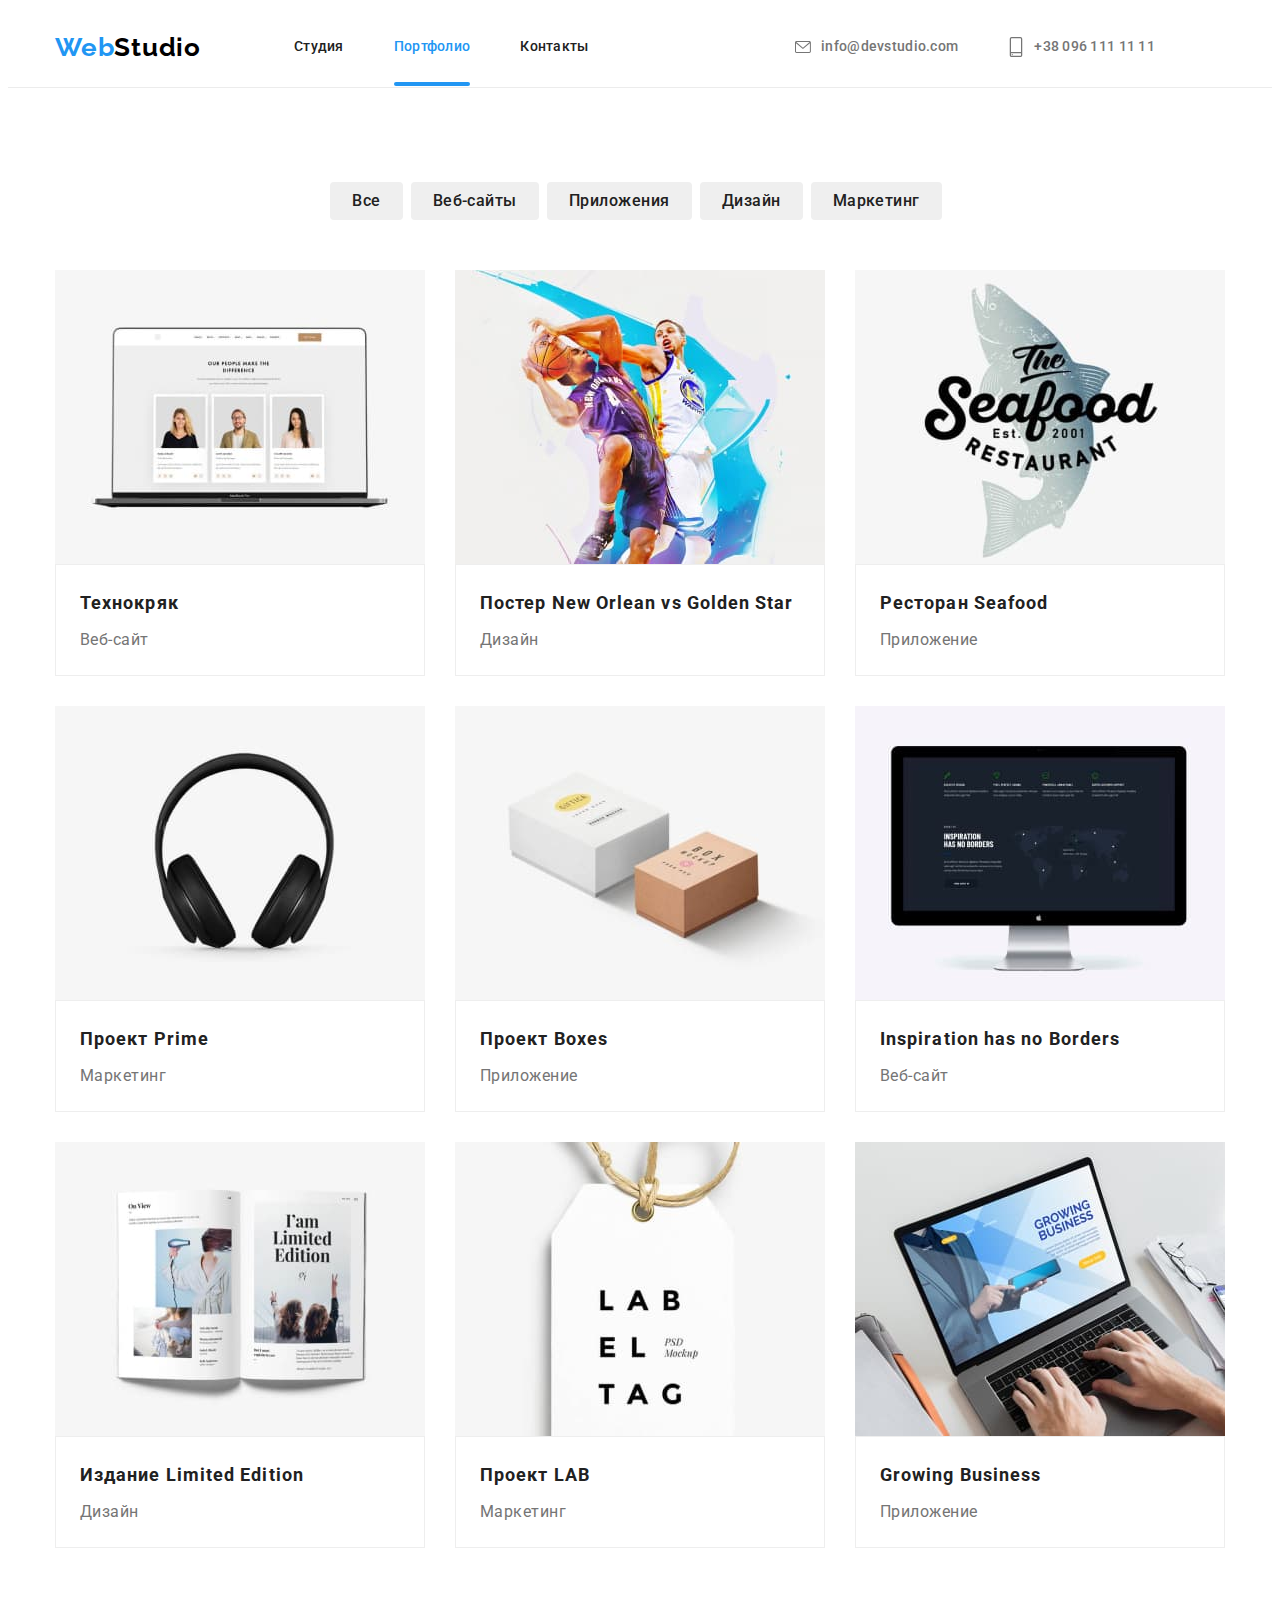
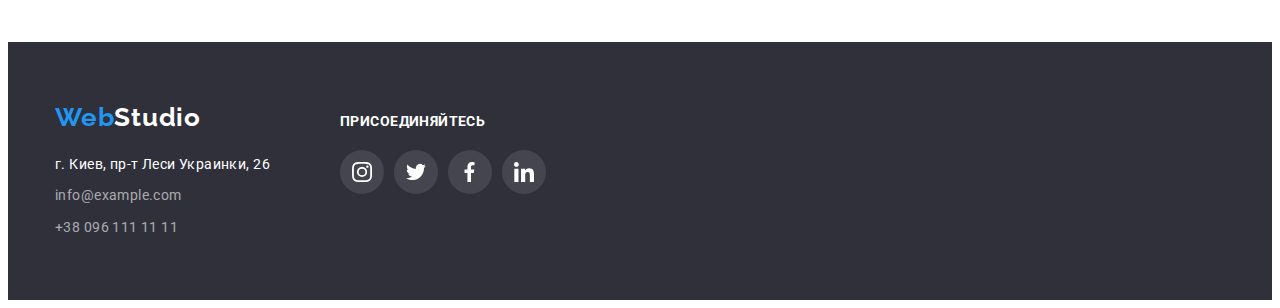
==== portfolio.html @ 91e0e121 "переносит данные в новый проект" ====
<!DOCTYPE html>
    <html lang="ru">
    <head>
        <meta charset="UTF-8">
        <meta http-equiv="X-UA-Compatible" content="IE=edge">
        <meta name="viewport" content="width=device-width, initial-scale=1.0">
        <title>WebStudio</title>
        <link rel="preconnect" href="https://fonts.gstatic.com">
        <link href="https://fonts.googleapis.com/css2?family=Raleway:wght@700&family=Roboto:wght@400;500;700;900&display=swap"
            rel="stylesheet">
        <link rel="stylesheet" href="./css/styles.css">

    </head>
    <body>
        <!-- Header-->
        <header class="header">
            <div class="container">
                <div class="container-nav">
                    <nav class="navigation">
                        <a class="logo-link link" href="./index.html"> <span class="logo">Web</span>Studio</a>
        
                        <ul class="menu list">
                            <li class="menu-item">
                                <a class="menu-link link " href="./index.html">Студия</a>
                            </li>
                            <li class="menu-item">
                                <a class="menu-link link current" href="./portfolio.html">Портфолио</a>
                            </li>
                            <li class="menu-item">
                                <a class="menu-link link" href="">Контакты</a>
                            </li>
                        </ul>
                    </nav>
        
        
                    <ul class="contacts list">
                        <li class="contacts-link-item list">
                            <a class="mail-link link" href="mailo:info@devstudio.com">
                                <svg class="contacts-icon" width="16px" height="20px">
                                    <use href="./images/sprite.svg#icon-envelope">
                                    </use>
                                </svg>
                                info@devstudio.com</a>
                        </li>
        
                        <li class="navigation-link-item list">
                            <a class="tel-link link" href="tel:+380961111111">
                                <svg class="contacts-icon" width="16px" height="20px">
                                    <use href="./images/sprite.svg#icon-smartphone">
                                    </use>
                                </svg>
                                +38 096 111 11 11</a>
                        </li>
                    </ul>
                </div>
            </div>
        
        </header>
        <!-- Hero portfolio -->
        <main class="portfolio">
            <section>
                <h2 hidden>Список проектов</h2>
                <div class="container">
                    <ul class="portfolio-button-list list">
                        <li class="portfolio-button-item">
                            <button class="portfolio-button" type="button">Все</button>
                        </li>
                        <li class="portfolio-button-item">
                            <button class="portfolio-button" type="button">Веб-сайты</button>
                        </li>
                        <li class="portfolio-button-item">
                            <button class="portfolio-button" type="button">Приложения</button>
                        </li>
                        <li class="portfolio-button-item">
                            <button class="portfolio-button" type="button">Дизайн</button>
                        </li>
                        <li class="portfolio-button-item">
                            <button class="portfolio-button" type="button">Маркетинг</button>
                        </li>
                    </ul>
                </div>


                <div class="container">
                <ul class="set-list list">
                    <li class="set-list-item">
                        <a class="set-list-icon link" href="">
                        <div class="set-list-image-text">
                            <img class="set-list-image" src="./images/portfolio/portfolio1.jpg" alt="Монитор" width="370" height="294">
                            <p class="set-list-text">Технокряк это современная площадка распространения коронавируса. Компании используют эту платформу для цифрового
                            шпионажа и атак на защищённые сервера конкурентов</p>
                        </div>
                        <div class="card-content">
                        <h3 class="list-projects">Технокряк</h3>
                        <p class="list-projects-text">Веб-сайт</p>
                     </div>
                    </a>
                        </li>

                    <li class="set-list-item">
                        <a class="set-list-icon link"  href="">
                        <div class="set-list-image-text">
                            <img src="./images/portfolio/portfolio2.jpg" alt="Баскетбольная команда" width="370" height="294">
                            <p class="set-list-text">Технокряк это современная площадка распространения коронавируса. Компании используют эту
                             платформу для цифрового
                              шпионажа и атак на защищённые сервера конкурентов</p>
                         </div>
                        <div class="card-content">
                        <h3 class="list-projects">Постер <span lang="en">New Orlean vs Golden Star</span></h3>
                        <p class="list-projects-text">Дизайн</p>
                     </div>
                    </a>
                    </li>

                    <li class="set-list-item">
                        <a class="set-list-icon link"  href="">
                        <div class="set-list-image-text">
                            <img src="./images/portfolio/portfolio3.jpg" alt="Логотип ресторана" width="370" height="294">
                                <p class="set-list-text">Технокряк это современная площадка распространения коронавируса. Компании используют эту
                                 платформу для цифрового
                                шпионажа и атак на защищённые сервера конкурентов</p>
                         </div>
                        <div class="card-content">
                        <h3 class="list-projects">Ресторан <span lang="en">Seafood</span></h3>
                        <p class="list-projects-text">Приложение</p>
                     </div>
                    </a>
                    </li>

                    <li class="set-list-item">
                        <a class="set-list-icon link"  href="">
                            <div class="set-list-image-text">
                                <img src="./images/portfolio/portfolio4.jpg" alt="Наушники" width="370" height="294">
                                <p class="set-list-text">Технокряк это современная площадка распространения коронавируса. Компании используют эту
                                платформу для цифрового
                                шпионажа и атак на защищённые сервера конкурентов</p>
                            </div>
                        <div class="card-content">
                        <h3 class="list-projects">Проект <span lang="en">Prime</span></h3>
                        <p class="list-projects-text">Маркетинг</p>
                     </div>
                    </a>
                    </li>

                    <li class="set-list-item">
                        <a class="set-list-icon link"  href="">
                            <div class="set-list-image-text">
                            <img src="./images/portfolio/portfolio5.jpg" alt="Элементы блоков" width="370" height="294">
                                <p class="set-list-text">Технокряк это современная площадка распространения коронавируса. Компании используют эту
                                    платформу для цифрового
                                    шпионажа и атак на защищённые сервера конкурентов</p>
                            </div>      
                     <div class="card-content">
                        <h3 class="list-projects">Проект <span lang="en">Boxes</span></h3>
                        <p class="list-projects-text">Приложение</p>
                    </div>
                    </a>
                    </li>

                    <li class="set-list-item">
                        <a class="set-list-icon link"  href="">
                            <div class="set-list-image-text">
                            <img src="./images/portfolio/portfolio6.jpg" alt="Сайт на экране монитора" width="370" height="294">
                            <p class="set-list-text">Технокряк это современная площадка распространения коронавируса. Компании используют эту
                                платформу для цифрового
                                шпионажа и атак на защищённые сервера конкурентов</p>
                            </div>
                        <div class="card-content">
                        <h3 class="list-projects"><span lang="en">Inspiration has no Borders</span></h3>
                        <p class="list-projects-text">Веб-сайт</p>
                    </div>
                    </a>
                    </li>

                    <li class="set-list-item">
                        <a class="set-list-icon link"  href="">
                            <div class="set-list-image-text">
                            <img src="./images/portfolio/portfolio7.jpg" alt="Журнал" width="370" height="294">
                            <p class="set-list-text">Технокряк это современная площадка распространения коронавируса. Компании используют эту
                                платформу для цифрового
                                шпионажа и атак на защищённые сервера конкурентов</p>
                            </div>
                        <div class="card-content">
                        <h3 class="list-projects">Издание <span lang="en">Limited Edition</span></h3>
                        <p class="list-projects-text">Дизайн</p>
                     </div>
                    </a>
                    </li>

                    <li class="set-list-item">
                        <a class="set-list-icon link"  href="">
                            <div class="set-list-image-text">
                            <img src="./images/portfolio/portfolio8.jpg" alt="Эмблема" width="370" height="294">
                            <p class="set-list-text">Технокряк это современная площадка распространения коронавируса. Компании используют эту
                                платформу для цифрового
                                шпионажа и атак на защищённые сервера конкурентов</p>
                            </div>
                        <div class="card-content">
                        <h3 class="list-projects">Проект <span lang="en">LAB</span></h3>
                        <p class="list-projects-text">Маркетинг</p>
                    </div>
                    </a>
                    </li>

                    <li class="set-list-item">
                        <a class="set-list-icon link"  href="">
                            <div class="set-list-image-text">
                                <img src="./images/portfolio/portfolio9.jpg" alt="Сайт на экране ноутбука" width="370" height="294">
                                <p class="set-list-text">Технокряк это современная площадка распространения коронавируса. Компании используют эту
                                    платформу для цифрового
                                    шпионажа и атак на защищённые сервера конкурентов</p>
                             </div>
                        <div class="card-content">
                        <h3 class="list-projects"><span lang="en">Growing Business</span></h3>
                        <p class="list-projects-text">Приложение</p>
                    </div>
                    </a>
                    </li>
                </ul>
                </div>

            </section>
        </main>
        <!-- Footer -->
    <footer class="footer">
        <div class="container footer-common ">
            <div class="contact-item">
                <a class="logo-link footerlink link" href="logo"> <span class="logo">Web</span><span
                        class="logo-type">Studio</span></a>
    
                <address class="contacts">
                    <ul class="contacts-list list">
                        <li class="contact-list-item">
                            <a class="contacts-adress link" href="https://goo.gl/maps/idP8wtgH4TsYc2U48" target="_blank"
                                rel="noopener noreferrer"> г. Киев, пр-т Леси Украинки, 26</a>
                        </li>
    
                        <li class="contact-list-item">
                            <a class="contacts-mail link" href="mailo:info@example.com">info@example.com</a>
                        </li>
    
                        <li class="contact-list-item">
                            <a class="contacts-tel link" href="tel:+380961111111">+38 096 111 11 11</a>
                        </li>
                    </ul>
                </address>
            </div>
            <div class="footer-icons">
                <h3 class="footer-title">Присоединяйтесь</h3>
                <ul class="footer-network-list">
    
                    <li class="footer-icon">
                        <a class="footer-network-icon link" href="#instagram" target="_blank" rel="noopener noreferrer">
                            <svg class="footer-network-icon-icon" width="20px" height="20px">
                                <use href="./images/sprite.svg#icon-instagram">
                                </use>
                            </svg>
                        </a>
                    </li>
    
                    <li class="footer-icon">
                        <a class="footer-network-icon link" href="#twitter" target="_blank" rel="noopener noreferrer">
                            <svg class="footer-network-icon-icon" width="20px" height="20px">
                                <use href="./images/sprite.svg#icon-twitter">
                                </use>
                            </svg>
                        </a>
                    </li>
    
                    <li class="footer-icon">
                        <a class="footer-network-icon link" href="#facebook" target="_blank" rel="noopener noreferrer">
                            <svg class="footer-network-icon-icon" width="20px" height="20px">
                                <use href="./images/sprite.svg#icon-facebook">
                                </use>
                            </svg>
                        </a>
                    </li>
    
                    <li class="footer-icon">
                        <a class="footer-network-icon link" href="#linkedin" target="_blank" rel="noopener noreferrer">
                            <svg class="footer-network-icon-icon" width="20px" height="20px">
                                <use href="./images/sprite.svg#icon-linkedin">
                                </use>
                            </svg>
                        </a>
                    </li>
    
                </ul>
            </div>
        </div>
    </footer>
        
    </body>
    </html>
---- css/styles.css ----
html {
  box-sizing: border-box;
}
h1,
h2,
h3,
ul,
li,
p,
a {
  list-style: none;
  text-transform: none;
  margin: 0;
  padding: 0;
}

img {
  display: block;
  max-width: 100%;
  height: auto;
}
*::before,
*::after {
  box-sizing: inherit;
}
* {
  box-sizing: border-box;
}
:root {
  --tagline-color: #ffffff;
  --main-font: 'Roboto', sans-serif;
  --main-color: #212121;
  --link-color: #2196f3;
  --text-color: #757575;
  --icon-color: #afb1b8;
}
body {
  font-family: var(--main-font);
  color: var(--main-color);
  color: var(--text-color);
  color: var(--icon-color);
}

.list {
  list-style: none;
  padding: 0;
  margin: 0;
}
.link {
  text-decoration: none;
}

.modal-button,
.portfolio-button {
  border: transparent;
}
.container {
  margin-left: auto;
  margin-right: auto;
  padding-left: 15px;
  padding-right: 15px;
  width: 1200px;
}

/* Header */
.container-nav {
  padding-top: 24px;
  padding-bottom: 24px;
  display: flex;
  align-items: center;
}
.navigation {
  display: flex;
  align-items: center;
}

/* Webstudio */
.logo-link {
  display: block;
  margin-right: 93px;
}

.logo-link {
  font-family: Raleway;
  font-style: normal;
  font-weight: 700;
  font-size: 26px;
  line-height: 1.19;
  letter-spacing: 0.03em;
  color: #000000;
}
.logo {
  font-family: Raleway;
  font-style: normal;
  font-weight: 700;
  font-size: 26px;
  line-height: 1.19;
  letter-spacing: 0.03em;
  color: var(--link-color);
}
.logo-type {
  font-family: Raleway;
  font-style: normal;
  font-weight: 700;
  font-size: 26px;
  line-height: 1.19;
  letter-spacing: 0.03em;
  color: #ffffff;
}

/* menu navigation */
.header {
  border-bottom: 1px solid #ececec;
}
.navigation .menu-link.current {
  color: var(--link-color);
}

.menu {
  display: flex;
  font-family: var(--main-font);
  font-style: normal;
  font-weight: 500;
  font-size: 14px;
  line-height: 1.14;
  letter-spacing: 0.02em;
  color: var(--main-color);
}

.menu-item:not(:last-child) {
  margin-right: 50px;
}

.menu-link {
  position: relative;
  padding-top: 32px;
  padding-bottom: 32px;
  font-family: var(--main-font);
  font-style: normal;
  font-weight: 500;
  font-size: 14px;
  line-height: 1.14;
  letter-spacing: 0.02em;
  color: var(--main-color);
}

.menu-link:hover,
.menu-link:focus {
  color: var(--link-color);
}
.menu-link:hover::after,
.menu-link:focus::after {
  display: block;
  opacity: 1;
}
.menu-link::after {
  position: absolute;
  display: block;
  content: '';
  width: 100%;
  height: 4px;
  bottom: 0;
  left: 0;
  border-radius: 2px;
  background-color: var(--link-color);
  opacity: 0;
  transition: opacity 250ms cubic-bezier(0.4, 0, 0.2, 1);
}
.menu-link.current::after {
  position: absolute;
  display: block;
  content: '';
  width: 100%;
  height: 4px;
  bottom: 0;
  left: 0;
  background: var(--link-color);
  border-radius: 2px;
  opacity: 1;
}
.contacts {
  display: flex;
  margin-left: auto;
}

.contacts-link-item:not(:last-child) {
  margin-right: 50px;
}

.mail-link,
.tel-link {
  font-family: var(--main-font);
  font-style: normal;
  font-weight: 500;
  font-size: 14px;
  line-height: 1.14;
  letter-spacing: 0.02em;
  color: var(--text-color);
  display: flex;
  align-items: center;
  padding: 0;
  border: none;
  transition: color 250ms cubic-bezier(0.4, 0, 0.2, 1);
}
.contacts-icon {
  fill: currentColor;
}

.mail-link:hover,
.mail-link:focus {
  color: var(--link-color);
  transition: 250ms cubic-bezier(0.4, 0, 0.2, 1);
}
.tel-link:hover,
.tel-link:focus {
  color: var(--link-color);
  transition: 250ms cubic-bezier(0.4, 0, 0.2, 1);
}

.contacts-icon {
  margin-right: 10px;
  fill: currentColor;
}

/* ===========Hero============ */
/* main section */
.container {
  margin-top: 0;
  margin-bottom: 0;
}
.hero {
  background-color: #c4c4c4;
  background-image: linear-gradient(to right, rgba(47, 48, 58, 0.4), rgba(47, 48, 58, 0.4)),
    url(../images/img.jpg);
  background-size: cover;
  background-repeat: no-repeat;
  background-position: center;
  max-width: 1600px;
  height: 600px;
  align-items: center;
  text-align: center;
  margin-left: auto;
  margin-right: auto;
  padding-top: 200px;
  padding-bottom: 200px;
}
.title {
  margin-bottom: 30px;
  font-family: var(--main-font);
  font-style: normal;
  font-weight: 900;
  font-size: 44px;
  line-height: 1.36;
  text-align: center;
  letter-spacing: 0.06em;
  text-transform: uppercase;
  color: var(--tagline-color);
}
.modal-button {
  border-radius: 4px;
  display: block;
  margin: 0 auto;
  cursor: pointer;
  background: var(--link-color);
  box-shadow: 0px 4px 4px rgba(0, 0, 0, 0.15);
}
.button-text {
  padding: 11px 32px;
  font-family: var(--main-font);
  font-style: normal;
  font-weight: 700;
  font-size: 16px;
  line-height: 1.88;
  display: flex;
  align-items: center;
  text-align: center;
  letter-spacing: 0.06em;
  color: #ffffff;
}
.modal-button:hover,
.modal-button:focus {
  color: var(--link-color);
}
.modal-button:active {
  background: var(--link-color);
}

/* about company's concept section */
.section-concept {
  padding: 94px 0;
}
.concept-list {
  display: flex;
  flex-basis: calc((100% - 90px) / 4);
}
.concept-list-item:not(:last-child) {
  margin-right: 30px;
}
.concept-list-item {
  display: flex;
  flex-wrap: wrap;
}
.concept-icon {
  width: 270px;
  text-align: center;
  background: #f5f4fa;
  border-radius: 4px;
  margin-bottom: 30px;
  padding: 25px 100px;
}

.concept-list-title {
  margin-bottom: 10px;
  font-family: var(--main-font);
  font-style: normal;
  font-weight: 700;
  font-size: 14px;
  line-height: 1.14;
  letter-spacing: 0.03em;
  color: var(--main-color);
}
.subtitle-text {
  text-transform: uppercase;
}
.concept-list-title-text {
  text-align: left;
  font-family: var(--main-font);
  font-style: normal;
  font-weight: 400;
  font-size: 14px;
  line-height: 1.71;
  letter-spacing: 0.03em;
  color: var(--text-color);
}

/* about specification */
.specification {
  padding-bottom: 94px;
}
.specification-list {
  display: flex;
}
.specification-title {
  margin-bottom: 50px;
}
.specification-title,
.teammate-title,
.client-title {
  font-family: var(--main-font);
  font-style: normal;
  font-weight: 700;
  font-size: 36px;
  line-height: 1.17;
  text-align: center;
  letter-spacing: 0.03em;
  color: var(--main-color);
}
.specification-list-images:not(:last-child) {
  margin-right: 30px;
}
.specification-list-images {
  position: relative;
}
.service-desc {
  position: absolute;
  width: 370px;
  height: 70px;
  left: 0;
  bottom: 0;
  text-align: center;
  padding: 27px;
  background-color: rgba(47, 48, 58, 0.8);
}
.service-text {
  font-family: var(--main-color);
  font-style: normal;
  font-weight: 700;
  font-size: 14px;
  line-height: 1.14;
  text-align: center;
  letter-spacing: 0.03em;
  text-transform: uppercase;
  color: var(--tagline-color);
}
/* about teamates */
.teammate {
  padding: 94px 0;
  margin-left: auto;
  margin-right: auto;
  background-color: #f5f4fa;
}
.teammate-title {
  margin-bottom: 50px;
}
.team-list {
  display: flex;
}

.team-list-title {
  margin-bottom: 10px;
  font-family: var(--main-font);
  font-style: normal;
  font-weight: 500;
  font-size: 16px;
  line-height: 1.19;
  text-align: center;
  letter-spacing: 0.03em;
  color: var(--main-color);
}
.team-list-item:not(:last-child) {
  margin-right: 30px;
}
.team-list-item {
  padding-bottom: 30px;
  background: #ffffff;
  box-shadow: 0px 1px 3px rgba(0, 0, 0, 0.12), 0px 1px 1px rgba(0, 0, 0, 0.14),
    0px 2px 1px rgba(0, 0, 0, 0.2);
  border-radius: 0px 0px 4px 4px;
}
.team-image {
  padding: 30px 32px 30px 32px;
}
.team-list-title-text {
  font-family: var(--main-font);
  font-style: normal;
  font-weight: 400;
  font-size: 16px;
  line-height: 1.19;
  text-align: center;
  letter-spacing: 0.03em;
  color: var(--text-color);
}
.network {
  display: flex;
  justify-content: center;
  align-items: center;
}

.network-item:not(:last-child) {
  margin-right: 10px;
}
.network-item {
  display: flex;
}
.network-icon {
  display: flex;
  justify-content: center;
  align-items: center;
  width: 44px;
  height: 44px;
  border-radius: 50%;
  color: var(--icon-color);
  transition: 250ms cubic-bezier(0.4, 0, 0.2, 1);
}

.network-icon-icon {
  fill: currentColor;
}
.network-icon:hover,
.network-icon:focus {
  color: #ffffff;
  background-color: var(--link-color);
  transition: 250ms cubic-bezier(0.4, 0, 0.2, 1);
}
.network-icon-icon:hover,
.network-icon-icon:focus {
  color: currentColor;
  background-color: var(--link-color);
}

/* Clients */
.clients {
  padding: 94px 0;
}
.client-title {
  margin-bottom: 50px;
}
.client-list {
  display: flex;
  justify-content: space-between;
}
.client-list-item:not(:last-child) {
  margin-right: 30px;
}
.client-list-item {
  display: flex;
  justify-content: center;
  align-items: center;
  height: 92px;
  width: 170px;
}
.icon-image {
  display: flex;
  justify-content: center;
  align-items: center;
  width: 100%;
  height: 100%;
  text-align: center;
  border: 1px solid #afb1b8;
  box-sizing: border-box;
  border-radius: 4px;
  color: var(--icon-color);
  transition: 250ms cubic-bezier(0.4, 0, 0.2, 1);
}

.client-icon {
  fill: currentColor;
  color: var(--icon-color);
  transition: 250ms cubic-bezier(0.4, 0, 0.2, 1);
}
.icon-image:hover .client-icon,
.icon-image:focus .client-icon {
  fill: var(--link-color);
  transition: 250ms cubic-bezier(0.4, 0, 0.2, 1);
}
.icon-image:hover,
.icon-image:focus {
  border: 1px solid var(--link-color);
  border-radius: 4px;
  transition: 250ms cubic-bezier(0.4, 0, 0.2, 1);
}

/* Hero portfolio */
.portfolio {
  padding-top: 94px;
  padding-bottom: 94px;
}
.portfolio-button-list {
  display: flex;
  justify-content: center;
  margin-bottom: 50px;
}
.portfolio-button-item {
  display: inline-block;
  flex-direction: row;
  justify-content: space-around;
}
.portfolio-button-item {
  margin-right: 8px;
}
.portfolio-button-item:not(:last-child) {
  margin-right: 8px;
}
.portfolio-button {
  display: inline-block;
  padding: 6px 22px;
  font-family: var(--main-font);
  font-style: normal;
  font-weight: 500;
  font-size: 16px;
  line-height: 1.62;
  text-align: center;
  letter-spacing: 0.03em;
  color: var(--main-color);
  border-radius: 4px;
  cursor: pointer;
  border: transparent;
  transition: 250ms cubic-bezier(0.4, 0, 0.2, 1);
}

.portfolio-button:hover,
.portfolio-button:focus {
  box-shadow: 0px 3px 1px rgba(0, 0, 0, 0.1), 0px 1px 2px rgba(0, 0, 0, 0.08),
    0px 2px 2px rgba(0, 0, 0, 0.12);
  color: white;
  background: var(--link-color);
  transition: 250ms cubic-bezier(0.4, 0, 0.2, 1);
}

.set-list {
  margin: 0;
  padding: 0;
  list-style: none;
  display: flex;
  flex-wrap: wrap;
  margin-left: -30px;
  margin-top: -30px;
}

.set-list .set-list-icon:hover {
  box-shadow: 0px 1px 1px rgba(0, 0, 0, 0.12), 0px 4px 4px rgba(0, 0, 0, 0.06),
    1px 4px 6px rgba(0, 0, 0, 0.16);
}

.set-list > .set-list-item {
  flex-basis: calc(100% / 3 -30px);
  margin-left: 30px;
  margin-top: 30px;
  box-sizing: border-box;
}
.set-list-icon:hover {
  display: block;
  box-shadow: 0px 1px 1px rgba(0, 0, 0, 0.12), 0px 4px 4px rgba(0, 0, 0, 0.06),
    1px 4px 6px rgba(0, 0, 0, 0.16);
}
.set-list-icon {
  display: block;
}
.set-list-image-text {
  position: relative;
  overflow: hidden;
}
.set-list-item:hover .set-list-text {
  transform: translateY(0);
}
.set-list-icon:hover .set-list-text,
.set-list-icon:focus .set-list-text {
  transform: translateY(-100%);
}
.set-list-text {
  position: absolute;
  font-family: var(--main-font);
  font-style: normal;
  font-weight: 400;
  font-size: 18px;
  line-height: 1.56;
  letter-spacing: 0.03em;
  color: #ffffff;
  background-color: rgba(33, 150, 243, 0.9);
  padding: 63px 24px;
  top: 100%;
  left: 0;
  width: 100%;
  height: 100%;
  overflow: auto;
  transform: translateY(100%);
  transition: transform 250ms cubic-bezier(0.4, 0, 0.2, 1);
}
.card-content {
  padding: 20px 24px 20px 24px;
  border-right: 1px solid #eeeeee;
  border-bottom: 1px solid #eeeeee;
  border-left: 1px solid #eeeeee;
  background: #ffffff;
  border: 1px solid #eeeeee;
  box-sizing: border-box;
}
.list-projects {
  font-family: var(--main-font);
  font-style: normal;
  font-weight: 700;
  font-size: 18px;
  line-height: 2;
  letter-spacing: 0.06em;
  color: var(--main-color);
}
.list-projects-text {
  margin-top: 4px;
  font-family: var(--main-font);
  font-style: normal;
  font-weight: 400;
  font-size: 16px;
  line-height: 1.87;
  letter-spacing: 0.03em;
  color: var(--text-color);
}

/* footer */
.footer {
  margin-left: auto;
  margin-right: auto;
  padding-top: 60px;
  padding-bottom: 60px;
  background-position: center;
  background-color: #2f303a;
}
.contacts {
  margin-right: 70px;
}
.contact-item {
  display: block;
}
.contacts-adress {
  font-style: normal;
  font-weight: 400;
  font-size: 14px;
  line-height: 1.71;
  letter-spacing: 0.03em;
  color: #ffffff;
}
.contact-list-item:not(:last-child) {
  margin-bottom: 8px;
}
.contacts-mail,
.contacts-tel {
  font-family: var(--main-font);
  font-style: normal;
  font-weight: 400;
  font-size: 14px;
  line-height: 1.71;
  letter-spacing: 0.03em;
  color: rgba(255, 255, 255, 0.6);
}

.contacts-mail:focus,
.contacts-mail:hover {
  color: var(--link-color);
}

.contacts-tel:focus,
.contacts-tel:hover {
  color: var(--link-color);
}

.footerlink {
  margin-bottom: 20px;
}
.footer-title {
  margin-bottom: 20px;
  font-family: var(--main-font);
  font-style: normal;
  font-weight: 700;
  font-size: 14px;
  line-height: 1.14;
  letter-spacing: 0.03em;
  text-transform: uppercase;
  color: #ffffff;
}
.footer-common {
  display: flex;
  align-items: baseline;
}
.footer-network-list {
  display: flex;
}
.footer-icon {
  display: flex;
}
.footer-network-icon {
  display: flex;
  justify-content: center;
  align-items: center;
  width: 44px;
  height: 44px;
  border-radius: 50%;
  color: white;
  background: rgba(255, 255, 255, 0.1);
  transition: 250ms cubic-bezier(0.4, 0, 0.2, 1);
}
.footer-network-icon-icon {
  fill: currentColor;
}
.footer-icon:not(:last-child) {
  margin-right: 10px;
}
.footer-network-icon:hover,
.footer-network-icon:focus {
  color: white;
  background-color: var(--link-color);
  transition: 250ms cubic-bezier(0.4, 0, 0.2, 1);
}
/* -----Footer-end------ */

.backdrop {
  position: fixed;
  top: 0;
  left: 0;
  width: 100%;
  height: 100%;
  background-color: rgba(0, 0, 0, 0.2);
  opacity: 1;
  visibility: visible;
  transition: opacity 250ms cubic-bezier(0.4, 0, 0.2, 1),
    visibility 250ms cubic-bezier(0.4, 0, 0.2, 1);
}
.modal {
  position: absolute;
  width: 528px;
  height: 581px;
  top: 50%;
  left: 50%;
  transform: translate(-50%, -50%) scale(1);
  background-color: #ffffff;
  transition: transform 250ms cubic-bezier(0.4, 0, 0.2, 1);
}

.close-button {
  position: absolute;
  top: 8px;
  right: 8px;
  width: 30px;
  height: 30px;
  padding: 0;
  margin-right: 8px;
  margin-top: 8px;
  cursor: pointer;
  background-color: #ffffff;
  border: 1px solid rgba(0, 0, 0, 0.1);
  border-radius: 50%;
}

.backdrop.is-hidden {
  opacity: 0;
  pointer-events: none;
  visibility: hidden;
}
.backdrop.is-hidden .modal {
  transform: translate(-50%, -50%) scale(0.75);
}
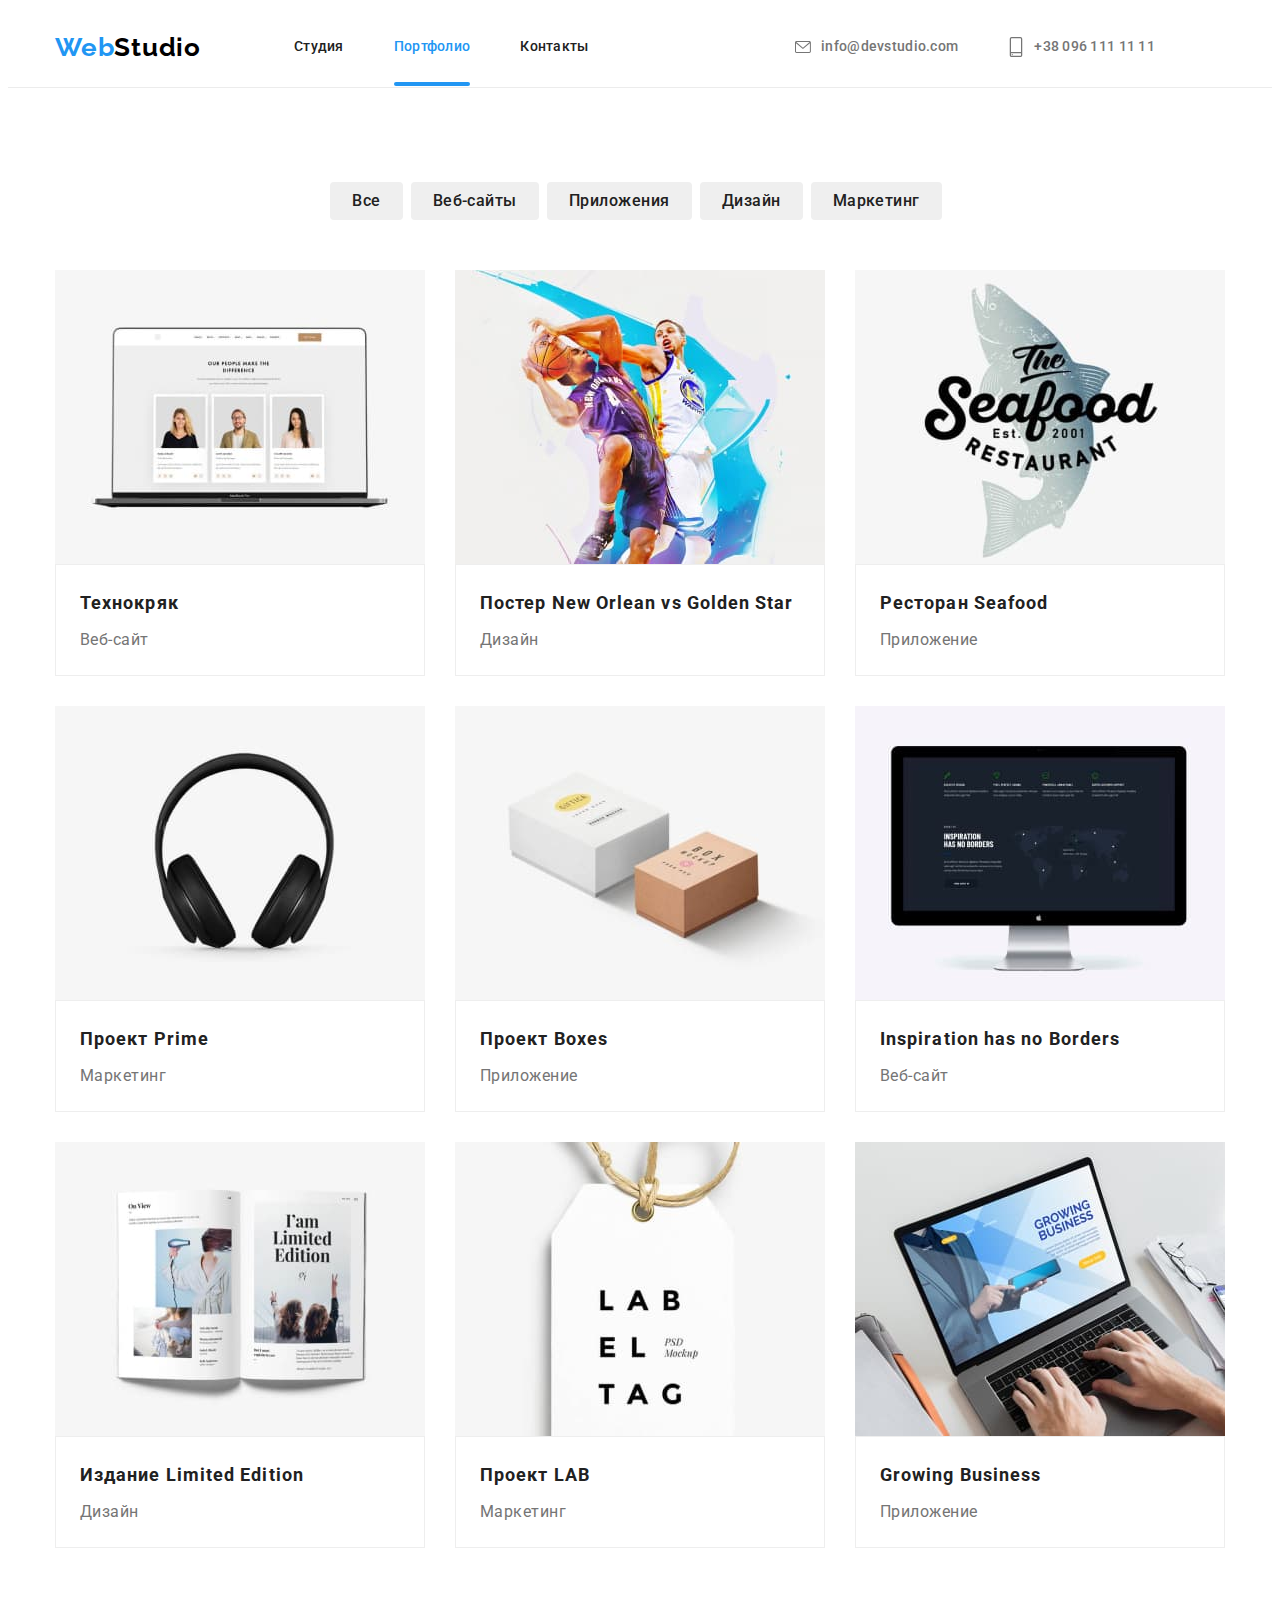
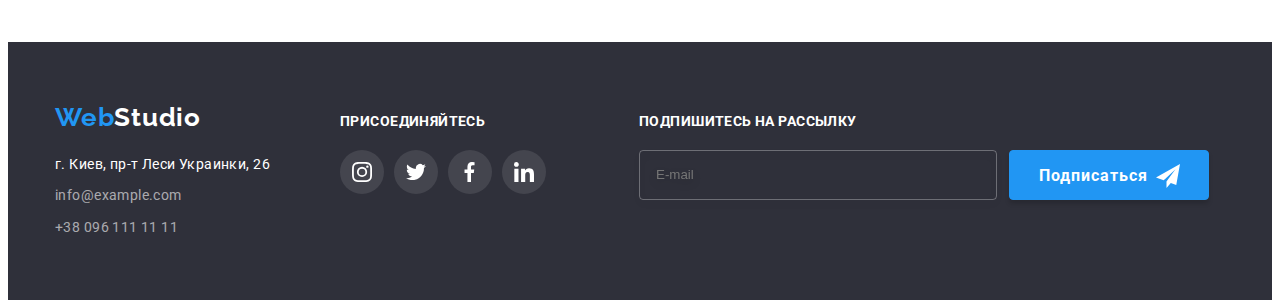
==== commit 39444c2b: "оформляет элементы формы заявки" ====
--- a/portfolio.html
+++ b/portfolio.html
@@ -59,7 +59,7 @@
         <!-- Hero portfolio -->
         <main class="portfolio">
             <section>
-                <h2 hidden>Список проектов</h2>
+                <h2 class="visually-hidden">Список проектов</h2>
                 <div class="container">
                     <ul class="portfolio-button-list list">
                         <li class="portfolio-button-item">
@@ -284,8 +284,22 @@
                             </svg>
                         </a>
                     </li>
-    
                 </ul>
+            </div>
+    
+            <div class="mailing">
+                <h3 class="footer-title">Подпишитесь на рассылку</h3>
+                <form action="#" class="footer-form">
+                    <label>
+                        <input type="email" class="footer-text-form" placeholder="E-mail" required>
+                    </label>
+    
+                    <button type="submit" class="footer-form-btn">Подписаться
+                        <svg class="mail-icon" width="24" height="24">
+                            <use href="/images/icons.svg#icon-icon-send"></use>
+                        </svg>
+                    </button>
+                </form>
             </div>
         </div>
     </footer>
--- a/css/styles.css
+++ b/css/styles.css
@@ -657,6 +657,7 @@
 
 /* footer */
 .footer {
+  display: block;
   margin-left: auto;
   margin-right: auto;
   padding-top: 60px;
@@ -664,6 +665,10 @@
   background-position: center;
   background-color: #2f303a;
 }
+.footer-common {
+  display: flex;
+  align-items: baseline;
+}
 .contacts {
   margin-right: 70px;
 }
@@ -716,10 +721,7 @@
   text-transform: uppercase;
   color: #ffffff;
 }
-.footer-common {
-  display: flex;
-  align-items: baseline;
-}
+
 .footer-network-list {
   display: flex;
 }
@@ -749,6 +751,61 @@
   background-color: var(--link-color);
   transition: 250ms cubic-bezier(0.4, 0, 0.2, 1);
 }
+.mailing {
+  display: block;
+  margin-left: 93px;
+}
+.footer-form {
+  display: flex;
+  align-items: center;
+  margin-top: 20px;
+}
+.footer-text-form {
+  display: flex;
+  width: 358px;
+  height: 50px;
+  padding: 15px 16px;
+  color: rgba(255, 255, 255, 0.6);
+  background-color: transparent;
+  border: 1px solid rgba(255, 255, 255, 0.3);
+  filter: drop-shadow(0px 4px 4px rgba(0, 0, 0, 0.15));
+  border-radius: 4px;
+}
+.footer-form-btn {
+  position: relative;
+
+  margin-left: 12px;
+  font-family: var(--main-font);
+  font-style: normal;
+  font-weight: 700;
+  font-size: 16px;
+  line-height: 1.87;
+  vertical-align: middle;
+  letter-spacing: 0.06em;
+  width: 200px;
+  height: 50px;
+  color: var(--tagline-color);
+  background-color: var(--link-color);
+  cursor: pointer;
+  box-shadow: 0px 4px 4px rgba(0, 0, 0, 0.15);
+  border-radius: 4px;
+  padding-left: 29px;
+  padding-right: 62px;
+  padding-top: 10px;
+  padding-bottom: 10px;
+  outline: none;
+  border: 1px solid var(--link-color);
+  box-shadow: 0px 4px 4px rgba(0, 0, 0, 0.15);
+  transition: background-color 250ms cubic-bezier(0.4, 0, 0.2, 1),
+    color 250ms cubic-bezier(0.4, 0, 0.2, 1);
+}
+
+.mail-icon {
+  position: absolute;
+  top: 13px;
+  right: 28px;
+}
+
 /* -----Footer-end------ */
 
 .backdrop {
@@ -765,6 +822,7 @@
 }
 .modal {
   position: absolute;
+  padding: 40px;
   width: 528px;
   height: 581px;
   top: 50%;
@@ -797,3 +855,142 @@
 .backdrop.is-hidden .modal {
   transform: translate(-50%, -50%) scale(0.75);
 }
+.modal-form-head {
+  font-family: var(--main-font);
+  font-style: normal;
+  font-weight: 700;
+  font-size: 20px;
+  line-height: 1.15;
+  text-align: center;
+  letter-spacing: 0.03em;
+  color: #212121;
+}
+.modal-form {
+  display: flex;
+  flex-direction: column;
+}
+
+.modal-form-field {
+  font-family: var(--main-font);
+  font-style: normal;
+  font-weight: 400;
+  font-size: 12px;
+  line-height: 1.17;
+  letter-spacing: 0.01em;
+  color: #757575;
+}
+.modal-form-input-wrapper {
+  display: block;
+  position: relative;
+  margin-top: 4px;
+  margin-bottom: 10px;
+}
+.modal-form-input {
+  padding-left: 42px;
+  width: 100%;
+  height: 40px;
+  border: 1px solid rgba(33, 33, 33, 0.2);
+  border-radius: 4px;
+  color: var(--main-color);
+  background-color: #ffffff;
+  transition: border-color 250ms cubic-bezier(0.4, 0, 0.2, 1);
+}
+.modal-form-input:focus {
+  outline: none;
+  border: 1px solid var(--link-color);
+  border-radius: 4px;
+  border-color: var(--link-color);
+}
+.modal-form-input:focus + .modal-form-icon {
+  fill: var(--link-color);
+}
+
+.modal-form-icon {
+  display: block;
+  position: absolute;
+  top: 50%;
+  left: 12px;
+  transform: translateY(-50%);
+  transition: fill 250ms cubic-bezier(0.4, 0, 0.2, 1);
+}
+.modal-form-message {
+  margin-top: 4px;
+  margin-bottom: 17px;
+  padding: 12px 16px;
+  width: 100%;
+  height: 120px;
+  border: 1px solid rgba(33, 33, 33, 0.2);
+  border-radius: 4px;
+  resize: none;
+  transition: border-color 250ms cubic-bezier(0.4, 0, 0.2, 1);
+}
+.modal-form-message:focus {
+  outline: none;
+  border-color: var(--link-color);
+}
+.modal-form-checkbox-label::before {
+  display: block;
+  margin-right: 7px;
+  content: '';
+  width: 16px;
+  height: 15px;
+  border: 1px solid var(--main-color);
+  border-radius: 2px;
+  cursor: pointer;
+}
+.modal-form-checkbox:checked + .modal-form-checkbox-label::before {
+  background-image: url(../images/icon-check.svg);
+  background-color: var(--link-color);
+  border: 1px solid var(--link-color);
+  border-radius: 2px;
+  background-size: cover;
+  transition: background-color 250ms cubic-bezier(0.4, 0, 0.2, 1);
+}
+.modal-form-checkbox:focus + .modal-form-checkbox-label::before {
+  outline: 2px solid var(--link-color);
+  transition: border-color 250ms cubic-bezier(0.4, 0, 0.2, 1);
+}
+.modal-form-checkbox-label {
+  display: flex;
+
+  align-items: center;
+  margin-bottom: 30px;
+  font-family: var(--main-font);
+  font-style: normal;
+  font-weight: 400;
+  font-size: 14px;
+  line-height: 1.71;
+  letter-spacing: 0.03em;
+  color: var(--text-color);
+}
+.visually-hidden {
+  position: absolute !important;
+  clip: rect(1px 1px 1px 1px); /* IE6, IE7 */
+  clip: rect(1px, 1px, 1px, 1px);
+  padding: 0 !important;
+  border: 0 !important;
+  height: 1px !important;
+  width: 1px !important;
+  overflow: hidden;
+}
+.modal-form-btn {
+  display: block;
+  margin: 0 auto;
+  font-family: var(--main-font);
+  font-style: normal;
+  font-weight: 700;
+  font-size: 16px;
+  line-height: 1.87;
+  width: 200px;
+  height: 50px;
+  background-color: #188ce8;
+  color: var(--tagline-color);
+  border-radius: 4px;
+  border-color: #188ce8;
+}
+.modal-form-btn:hover,
+.modal-form-btn:focus {
+  box-shadow: 0px 4px 4px rgba(0, 0, 0, 0.15);
+  transition: box-shadow 250ms cubic-bezier(0.4, 0, 0.2, 1);
+  cursor: pointer;
+}
